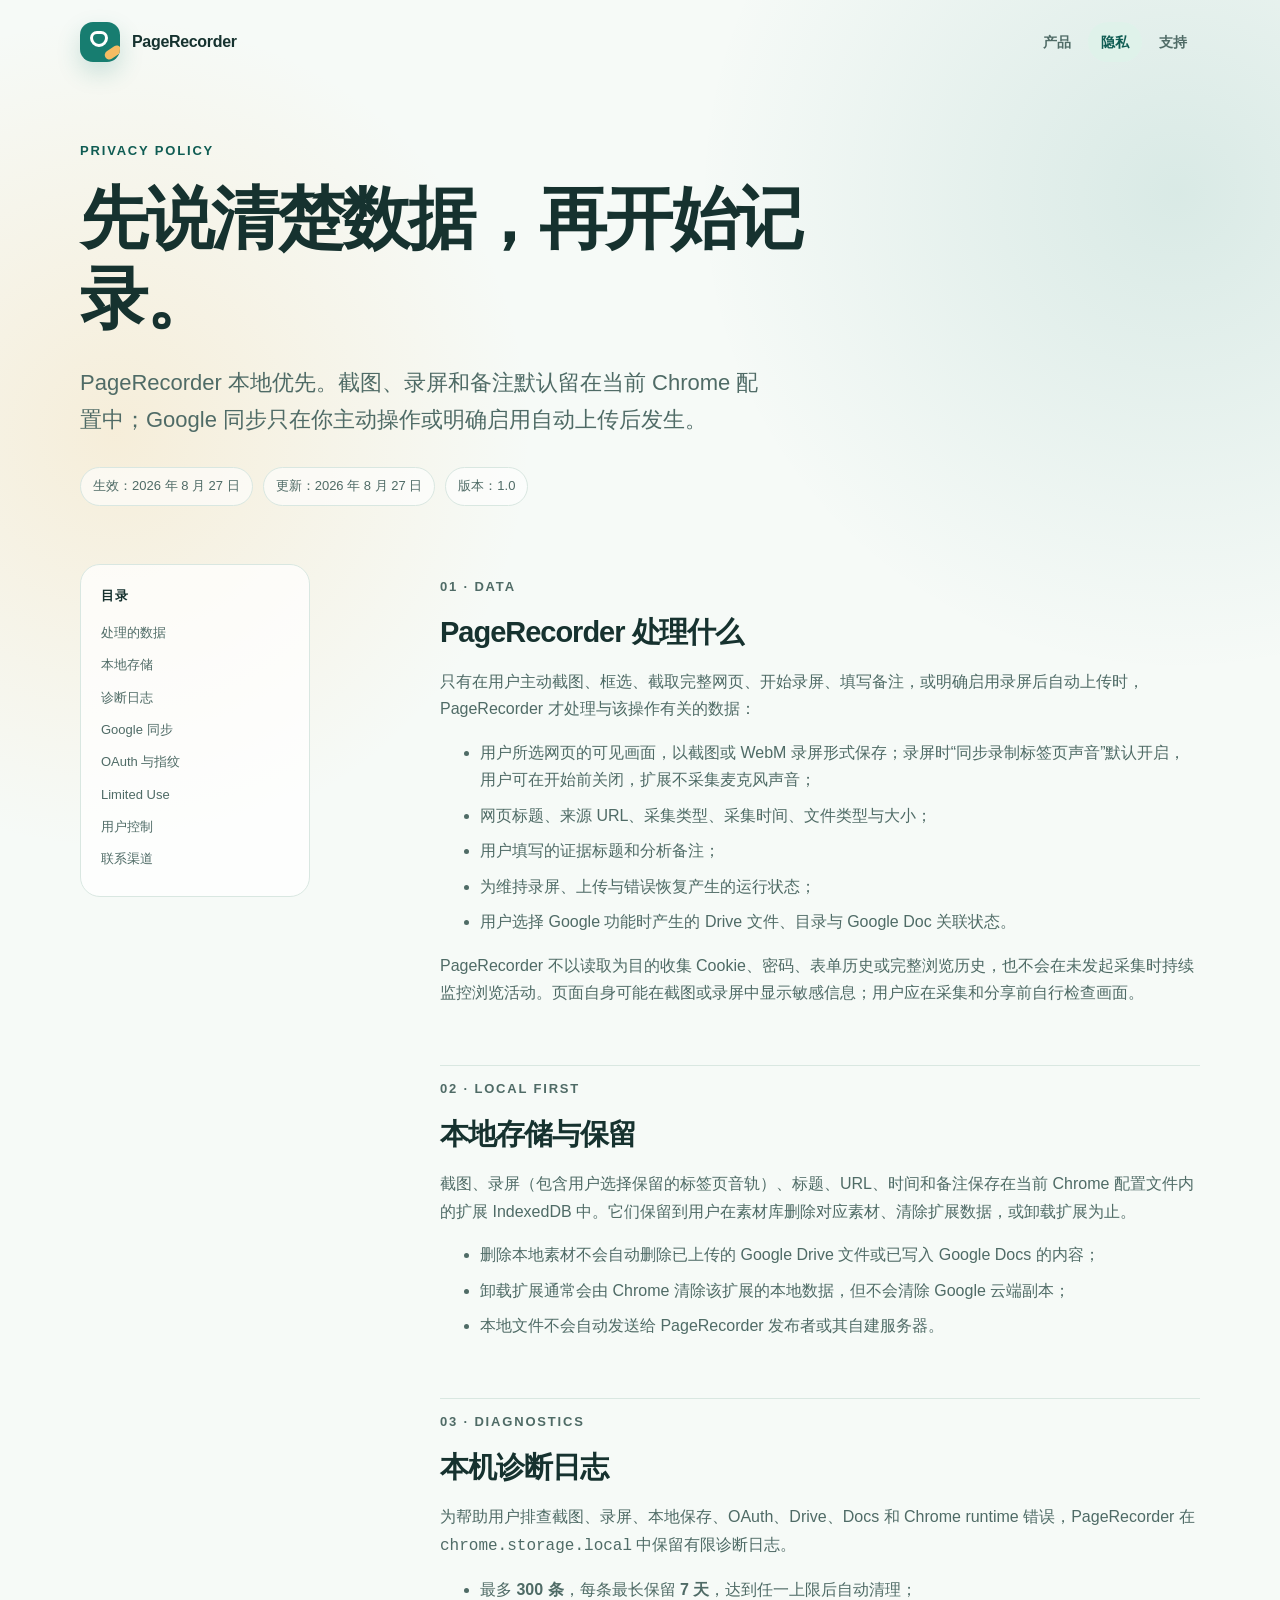
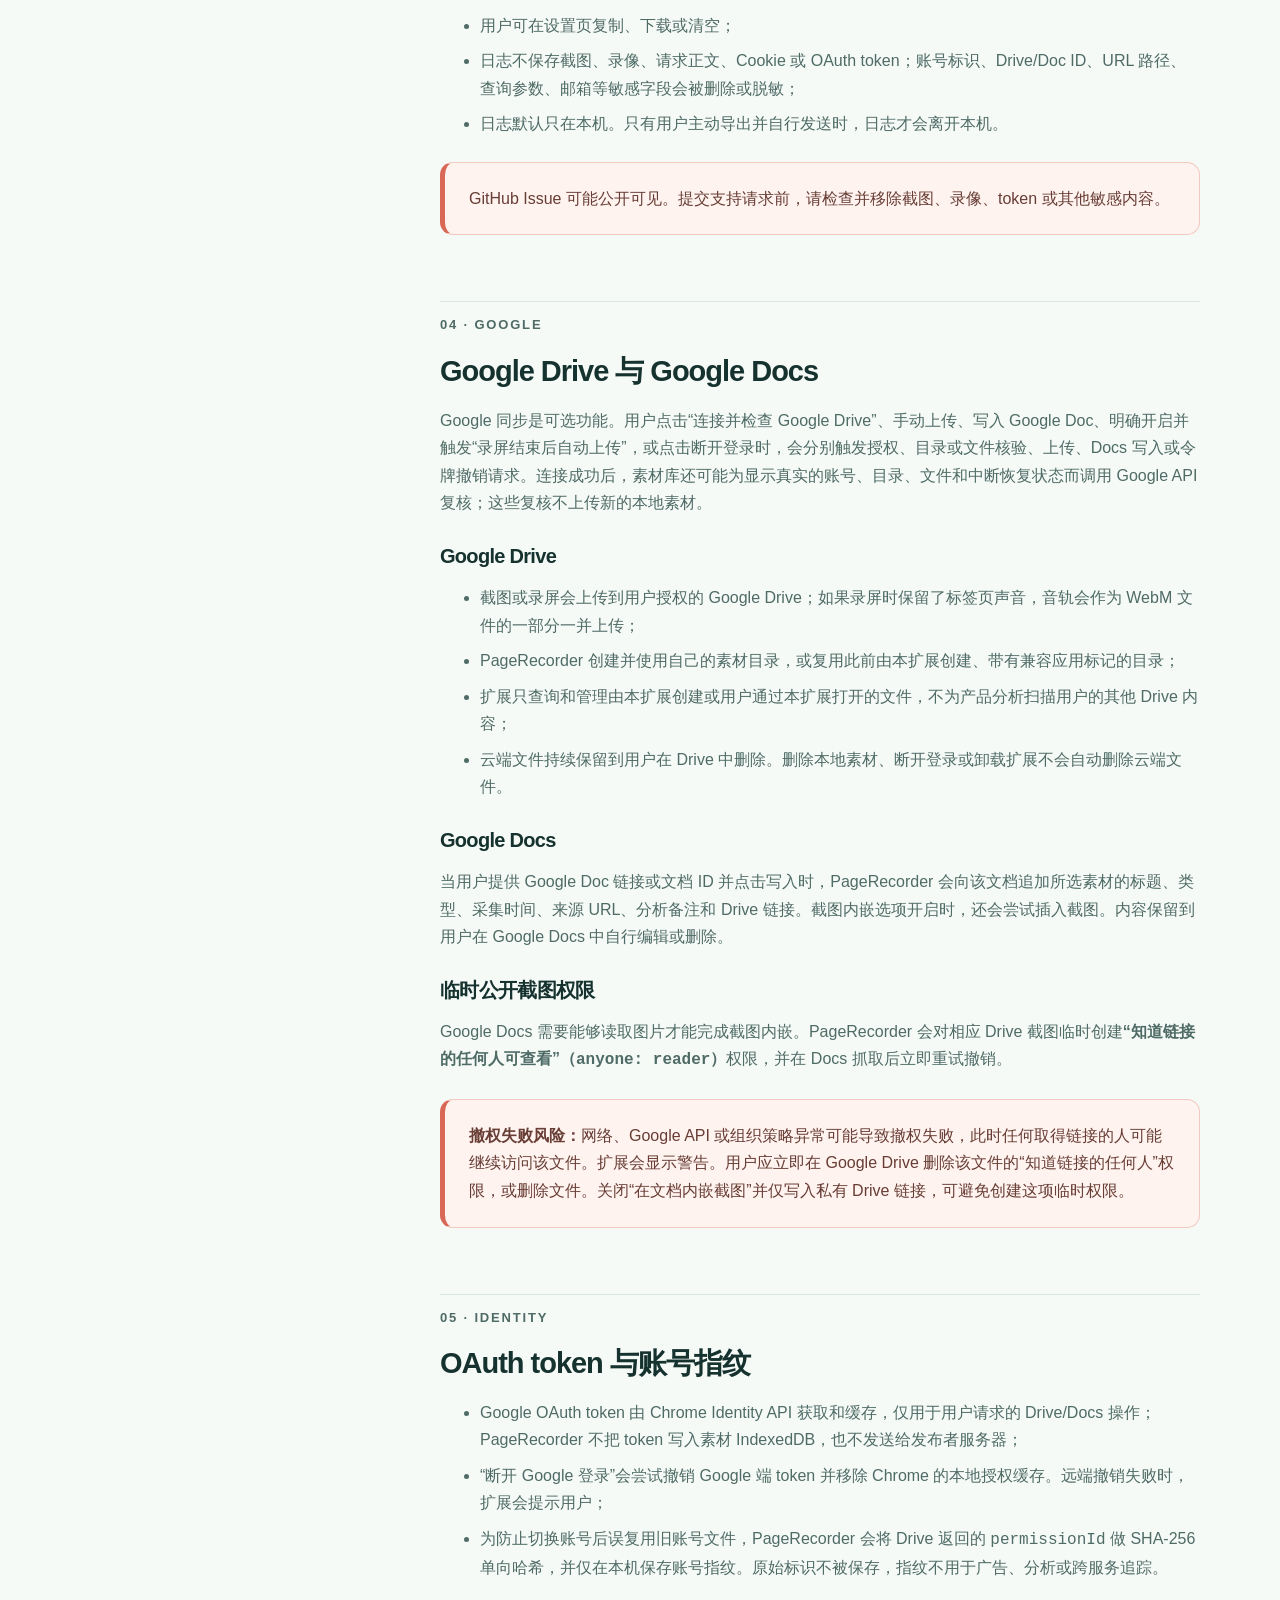
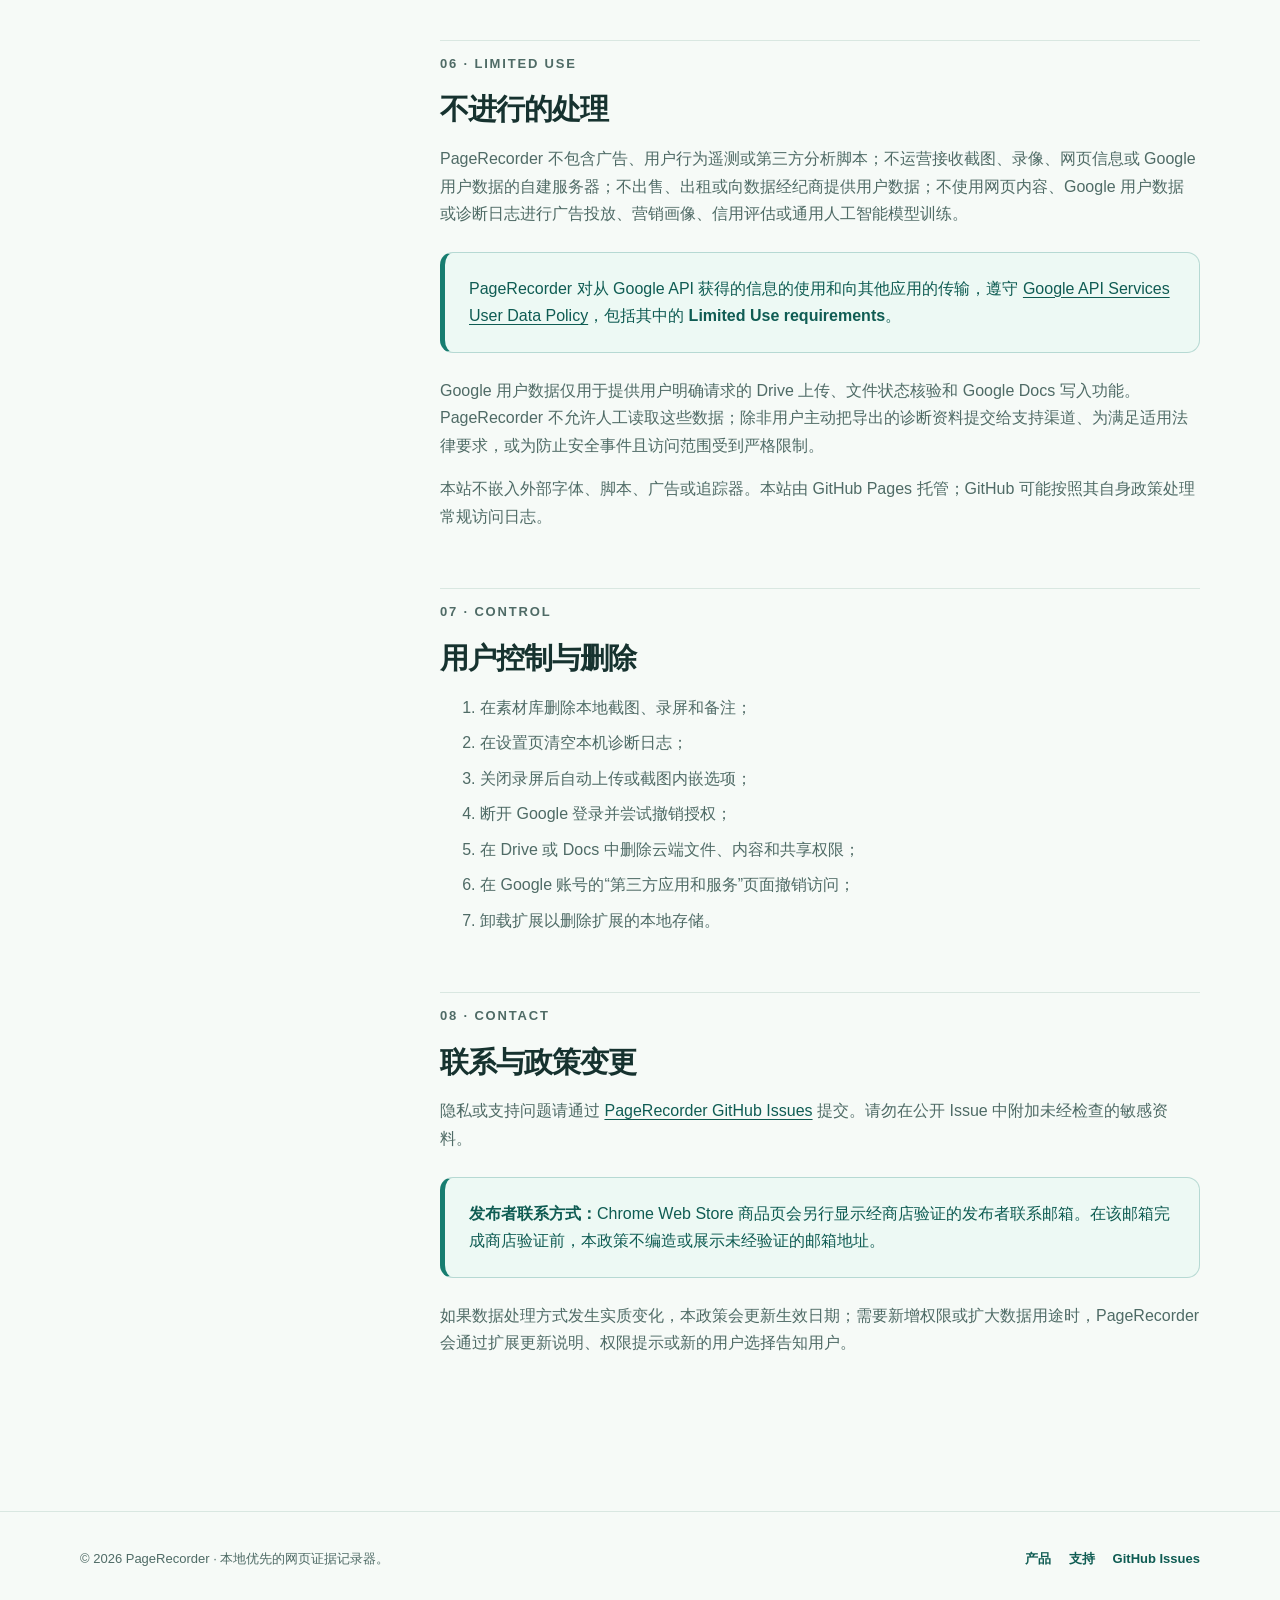
==== privacy.html @ f00f3db0 "Publish PageRecorder privacy and support site" ====
<!doctype html>
<html lang="zh-CN">
<head>
  <meta charset="utf-8">
  <meta name="viewport" content="width=device-width, initial-scale=1">
  <meta name="description" content="PageRecorder 隐私政策：本地存储、诊断日志、Google Drive 和 Google Docs 数据处理说明。">
  <meta name="color-scheme" content="light">
  <meta name="theme-color" content="#f6faf7">
  <title>隐私政策 · PageRecorder</title>
  <link rel="stylesheet" href="site.css">
</head>
<body>
  <a class="skip-link" href="#main">跳到主要内容</a>
  <header class="site-header">
    <div class="shell">
      <a class="brand" href="index.html" aria-label="PageRecorder 首页">
        <span class="brand-mark" aria-hidden="true"></span>
        <span>PageRecorder</span>
      </a>
      <nav class="site-nav" aria-label="主要导航">
        <a href="index.html">产品</a>
        <a href="privacy.html" aria-current="page">隐私</a>
        <a href="support.html">支持</a>
      </nav>
    </div>
  </header>

  <main id="main">
    <header class="page-hero">
      <div class="shell">
        <p class="eyebrow">Privacy Policy</p>
        <h1>先说清楚数据，再开始记录。</h1>
        <p class="lead">PageRecorder 本地优先。截图、录屏和备注默认留在当前 Chrome 配置中；Google 同步只在你主动操作或明确启用自动上传后发生。</p>
        <div class="page-meta">
          <span>生效：2026 年 8 月 27 日</span>
          <span>更新：2026 年 8 月 27 日</span>
          <span>版本：1.0</span>
        </div>
      </div>
    </header>

    <div class="shell content-layout">
      <nav class="toc" aria-label="隐私政策目录">
        <strong>目录</strong>
        <a href="#data">处理的数据</a>
        <a href="#local">本地存储</a>
        <a href="#diagnostics">诊断日志</a>
        <a href="#google">Google 同步</a>
        <a href="#oauth">OAuth 与指纹</a>
        <a href="#limited-use">Limited Use</a>
        <a href="#control">用户控制</a>
        <a href="#contact">联系渠道</a>
      </nav>

      <article class="policy">
        <section id="data">
          <p class="eyebrow">01 · Data</p>
          <h2>PageRecorder 处理什么</h2>
          <p>只有在用户主动截图、框选、截取完整网页、开始录屏、填写备注，或明确启用录屏后自动上传时，PageRecorder 才处理与该操作有关的数据：</p>
          <ul>
            <li>用户所选网页的可见画面，以截图或 WebM 录屏形式保存；录屏时“同步录制标签页声音”默认开启，用户可在开始前关闭，扩展不采集麦克风声音；</li>
            <li>网页标题、来源 URL、采集类型、采集时间、文件类型与大小；</li>
            <li>用户填写的证据标题和分析备注；</li>
            <li>为维持录屏、上传与错误恢复产生的运行状态；</li>
            <li>用户选择 Google 功能时产生的 Drive 文件、目录与 Google Doc 关联状态。</li>
          </ul>
          <p>PageRecorder 不以读取为目的收集 Cookie、密码、表单历史或完整浏览历史，也不会在未发起采集时持续监控浏览活动。页面自身可能在截图或录屏中显示敏感信息；用户应在采集和分享前自行检查画面。</p>
        </section>

        <section id="local">
          <p class="eyebrow">02 · Local first</p>
          <h2>本地存储与保留</h2>
          <p>截图、录屏（包含用户选择保留的标签页音轨）、标题、URL、时间和备注保存在当前 Chrome 配置文件内的扩展 IndexedDB 中。它们保留到用户在素材库删除对应素材、清除扩展数据，或卸载扩展为止。</p>
          <ul>
            <li>删除本地素材不会自动删除已上传的 Google Drive 文件或已写入 Google Docs 的内容；</li>
            <li>卸载扩展通常会由 Chrome 清除该扩展的本地数据，但不会清除 Google 云端副本；</li>
            <li>本地文件不会自动发送给 PageRecorder 发布者或其自建服务器。</li>
          </ul>
        </section>

        <section id="diagnostics">
          <p class="eyebrow">03 · Diagnostics</p>
          <h2>本机诊断日志</h2>
          <p>为帮助用户排查截图、录屏、本地保存、OAuth、Drive、Docs 和 Chrome runtime 错误，PageRecorder 在 <code>chrome.storage.local</code> 中保留有限诊断日志。</p>
          <ul>
            <li>最多 <strong>300 条</strong>，每条最长保留 <strong>7 天</strong>，达到任一上限后自动清理；</li>
            <li>用户可在设置页复制、下载或清空；</li>
            <li>日志不保存截图、录像、请求正文、Cookie 或 OAuth token；账号标识、Drive/Doc ID、URL 路径、查询参数、邮箱等敏感字段会被删除或脱敏；</li>
            <li>日志默认只在本机。只有用户主动导出并自行发送时，日志才会离开本机。</li>
          </ul>
          <div class="callout">GitHub Issue 可能公开可见。提交支持请求前，请检查并移除截图、录像、token 或其他敏感内容。</div>
        </section>

        <section id="google">
          <p class="eyebrow">04 · Google</p>
          <h2>Google Drive 与 Google Docs</h2>
          <p>Google 同步是可选功能。用户点击“连接并检查 Google Drive”、手动上传、写入 Google Doc、明确开启并触发“录屏结束后自动上传”，或点击断开登录时，会分别触发授权、目录或文件核验、上传、Docs 写入或令牌撤销请求。连接成功后，素材库还可能为显示真实的账号、目录、文件和中断恢复状态而调用 Google API 复核；这些复核不上传新的本地素材。</p>

          <h3>Google Drive</h3>
          <ul>
            <li>截图或录屏会上传到用户授权的 Google Drive；如果录屏时保留了标签页声音，音轨会作为 WebM 文件的一部分一并上传；</li>
            <li>PageRecorder 创建并使用自己的素材目录，或复用此前由本扩展创建、带有兼容应用标记的目录；</li>
            <li>扩展只查询和管理由本扩展创建或用户通过本扩展打开的文件，不为产品分析扫描用户的其他 Drive 内容；</li>
            <li>云端文件持续保留到用户在 Drive 中删除。删除本地素材、断开登录或卸载扩展不会自动删除云端文件。</li>
          </ul>

          <h3>Google Docs</h3>
          <p>当用户提供 Google Doc 链接或文档 ID 并点击写入时，PageRecorder 会向该文档追加所选素材的标题、类型、采集时间、来源 URL、分析备注和 Drive 链接。截图内嵌选项开启时，还会尝试插入截图。内容保留到用户在 Google Docs 中自行编辑或删除。</p>

          <h3>临时公开截图权限</h3>
          <p>Google Docs 需要能够读取图片才能完成截图内嵌。PageRecorder 会对相应 Drive 截图临时创建<strong>“知道链接的任何人可查看”（<code>anyone: reader</code>）</strong>权限，并在 Docs 抓取后立即重试撤销。</p>
          <div class="callout"><strong>撤权失败风险：</strong>网络、Google API 或组织策略异常可能导致撤权失败，此时任何取得链接的人可能继续访问该文件。扩展会显示警告。用户应立即在 Google Drive 删除该文件的“知道链接的任何人”权限，或删除文件。关闭“在文档内嵌截图”并仅写入私有 Drive 链接，可避免创建这项临时权限。</div>
        </section>

        <section id="oauth">
          <p class="eyebrow">05 · Identity</p>
          <h2>OAuth token 与账号指纹</h2>
          <ul>
            <li>Google OAuth token 由 Chrome Identity API 获取和缓存，仅用于用户请求的 Drive/Docs 操作；PageRecorder 不把 token 写入素材 IndexedDB，也不发送给发布者服务器；</li>
            <li>“断开 Google 登录”会尝试撤销 Google 端 token 并移除 Chrome 的本地授权缓存。远端撤销失败时，扩展会提示用户；</li>
            <li>为防止切换账号后误复用旧账号文件，PageRecorder 会将 Drive 返回的 <code>permissionId</code> 做 SHA-256 单向哈希，并仅在本机保存账号指纹。原始标识不被保存，指纹不用于广告、分析或跨服务追踪。</li>
          </ul>
        </section>

        <section id="limited-use">
          <p class="eyebrow">06 · Limited Use</p>
          <h2>不进行的处理</h2>
          <p>PageRecorder 不包含广告、用户行为遥测或第三方分析脚本；不运营接收截图、录像、网页信息或 Google 用户数据的自建服务器；不出售、出租或向数据经纪商提供用户数据；不使用网页内容、Google 用户数据或诊断日志进行广告投放、营销画像、信用评估或通用人工智能模型训练。</p>
          <div class="callout safe">PageRecorder 对从 Google API 获得的信息的使用和向其他应用的传输，遵守 <a href="https://developers.google.com/terms/api-services-user-data-policy">Google API Services User Data Policy</a>，包括其中的 <strong>Limited Use requirements</strong>。</div>
          <p>Google 用户数据仅用于提供用户明确请求的 Drive 上传、文件状态核验和 Google Docs 写入功能。PageRecorder 不允许人工读取这些数据；除非用户主动把导出的诊断资料提交给支持渠道、为满足适用法律要求，或为防止安全事件且访问范围受到严格限制。</p>
          <p>本站不嵌入外部字体、脚本、广告或追踪器。本站由 GitHub Pages 托管；GitHub 可能按照其自身政策处理常规访问日志。</p>
        </section>

        <section id="control">
          <p class="eyebrow">07 · Control</p>
          <h2>用户控制与删除</h2>
          <ol>
            <li>在素材库删除本地截图、录屏和备注；</li>
            <li>在设置页清空本机诊断日志；</li>
            <li>关闭录屏后自动上传或截图内嵌选项；</li>
            <li>断开 Google 登录并尝试撤销授权；</li>
            <li>在 Drive 或 Docs 中删除云端文件、内容和共享权限；</li>
            <li>在 Google 账号的“第三方应用和服务”页面撤销访问；</li>
            <li>卸载扩展以删除扩展的本地存储。</li>
          </ol>
        </section>

        <section id="contact">
          <p class="eyebrow">08 · Contact</p>
          <h2>联系与政策变更</h2>
          <p>隐私或支持问题请通过 <a href="https://github.com/jiagsaw/PageRecorder-site/issues">PageRecorder GitHub Issues</a> 提交。请勿在公开 Issue 中附加未经检查的敏感资料。</p>
          <div class="callout safe"><strong>发布者联系方式：</strong>Chrome Web Store 商品页会另行显示经商店验证的发布者联系邮箱。在该邮箱完成商店验证前，本政策不编造或展示未经验证的邮箱地址。</div>
          <p>如果数据处理方式发生实质变化，本政策会更新生效日期；需要新增权限或扩大数据用途时，PageRecorder 会通过扩展更新说明、权限提示或新的用户选择告知用户。</p>
        </section>
      </article>
    </div>
  </main>

  <footer class="site-footer">
    <div class="shell">
      <p>© 2026 PageRecorder · 本地优先的网页证据记录器。</p>
      <div class="footer-links">
        <a href="index.html">产品</a>
        <a href="support.html">支持</a>
        <a href="https://github.com/jiagsaw/PageRecorder-site/issues">GitHub Issues</a>
      </div>
    </div>
  </footer>
</body>
</html>
---- site.css ----
:root {
  color-scheme: light;
  --paper: #f6faf7;
  --paper-strong: #ffffff;
  --ink: #16322f;
  --ink-soft: #4f6b66;
  --line: #d9e7e1;
  --leaf: #177d70;
  --leaf-dark: #0f5c53;
  --mint: #dff3eb;
  --sun: #f5bc63;
  --coral: #d86855;
  --navy: #173047;
  --shadow: 0 24px 70px rgba(22, 50, 47, 0.11);
  --radius-lg: 30px;
  --radius-md: 20px;
  --radius-sm: 13px;
  font-family: "Avenir Next", Avenir, "PingFang SC", "Hiragino Sans GB", sans-serif;
}

* { box-sizing: border-box; }

html { scroll-behavior: smooth; }

body {
  min-width: 300px;
  margin: 0;
  color: var(--ink);
  background:
    radial-gradient(circle at 9% 9%, rgba(245, 188, 99, 0.2), transparent 26rem),
    radial-gradient(circle at 92% 4%, rgba(23, 125, 112, 0.13), transparent 30rem),
    var(--paper);
  font-size: 16px;
  line-height: 1.72;
  -webkit-font-smoothing: antialiased;
}

a { color: var(--leaf-dark); text-underline-offset: 0.2em; }
a:hover { color: var(--leaf); }
button, a { -webkit-tap-highlight-color: transparent; }
:focus-visible { outline: 3px solid rgba(216, 104, 85, 0.48); outline-offset: 4px; }

.skip-link {
  position: fixed;
  z-index: 20;
  top: 12px;
  left: 12px;
  padding: 10px 14px;
  border-radius: 10px;
  color: white;
  background: var(--navy);
  transform: translateY(-180%);
}

.skip-link:focus { transform: translateY(0); }
.shell { width: min(1120px, calc(100% - 40px)); margin-inline: auto; }
.site-header { padding: 22px 0; }

.site-header .shell {
  display: flex;
  align-items: center;
  justify-content: space-between;
  gap: 24px;
}

.brand {
  display: inline-flex;
  align-items: center;
  gap: 12px;
  color: var(--ink);
  font-weight: 720;
  letter-spacing: -0.02em;
  text-decoration: none;
}

.brand-mark {
  position: relative;
  width: 40px;
  height: 40px;
  overflow: hidden;
  border-radius: 13px;
  background: var(--leaf);
  box-shadow: 0 10px 25px rgba(23, 125, 112, 0.2);
}

.brand-mark::before,
.brand-mark::after { position: absolute; content: ""; }

.brand-mark::before {
  inset: 9px 12px 15px 10px;
  border: 3px solid #fff;
  border-radius: 7px 7px 9px 9px;
}

.brand-mark::after {
  width: 18px;
  height: 9px;
  right: -2px;
  bottom: 5px;
  border-radius: 8px;
  background: var(--sun);
  transform: rotate(-34deg);
}

.site-nav { display: flex; align-items: center; gap: 4px; }

.site-nav a {
  padding: 8px 13px;
  border-radius: 999px;
  color: var(--ink-soft);
  font-size: 14px;
  font-weight: 650;
  text-decoration: none;
}

.site-nav a:hover,
.site-nav a[aria-current="page"] { color: var(--leaf-dark); background: rgba(223, 243, 235, 0.82); }

.hero { padding: 72px 0 92px; }

.hero-grid {
  display: grid;
  grid-template-columns: minmax(0, 1.1fr) minmax(300px, 0.72fr);
  align-items: center;
  gap: clamp(48px, 8vw, 104px);
}

.eyebrow {
  margin: 0 0 18px;
  color: var(--leaf-dark);
  font-size: 13px;
  font-weight: 780;
  letter-spacing: 0.14em;
  text-transform: uppercase;
}

h1, h2, h3 {
  margin-top: 0;
  color: var(--ink);
  letter-spacing: -0.035em;
  line-height: 1.17;
}

h1 {
  max-width: 760px;
  margin-bottom: 24px;
  font-family: "Iowan Old Style", "Songti SC", "Noto Serif CJK SC", serif;
  font-size: clamp(44px, 7vw, 78px);
  font-weight: 680;
}

h2 { margin-bottom: 18px; font-size: clamp(28px, 4vw, 42px); }
h3 { margin-bottom: 10px; font-size: 20px; }

.lead {
  max-width: 680px;
  margin: 0;
  color: var(--ink-soft);
  font-size: clamp(18px, 2.3vw, 22px);
}

.hero-actions { display: flex; flex-wrap: wrap; gap: 12px; margin-top: 34px; }

.button {
  display: inline-flex;
  min-height: 48px;
  align-items: center;
  justify-content: center;
  padding: 11px 20px;
  border: 1px solid var(--line);
  border-radius: 999px;
  color: var(--ink);
  background: rgba(255, 255, 255, 0.72);
  font-weight: 720;
  text-decoration: none;
  transition: transform 160ms ease, box-shadow 160ms ease, background 160ms ease;
}

.button.primary {
  border-color: var(--leaf);
  color: white;
  background: var(--leaf);
  box-shadow: 0 14px 30px rgba(23, 125, 112, 0.19);
}

.button:hover {
  color: var(--ink);
  background: white;
  box-shadow: 0 12px 28px rgba(22, 50, 47, 0.09);
  transform: translateY(-2px);
}

.button.primary:hover { color: white; background: var(--leaf-dark); }

.capture-card {
  position: relative;
  padding: 24px;
  border: 1px solid rgba(255, 255, 255, 0.6);
  border-radius: var(--radius-lg);
  color: #f5fffb;
  background: var(--navy);
  box-shadow: var(--shadow);
  transform: rotate(1.2deg);
}

.capture-card::before {
  position: absolute;
  z-index: -1;
  inset: -14px 22px 18px -18px;
  border: 1px solid rgba(23, 125, 112, 0.2);
  border-radius: inherit;
  background: var(--mint);
  content: "";
  transform: rotate(-4.2deg);
}

.capture-toolbar {
  display: flex;
  align-items: center;
  justify-content: space-between;
  padding-bottom: 18px;
  border-bottom: 1px solid rgba(255, 255, 255, 0.12);
  font-size: 13px;
}

.record-dot {
  display: inline-block;
  width: 9px;
  height: 9px;
  margin-right: 7px;
  border-radius: 50%;
  background: var(--coral);
  box-shadow: 0 0 0 5px rgba(216, 104, 85, 0.13);
}

.evidence-frame {
  min-height: 178px;
  margin: 22px 0;
  padding: 22px;
  border-radius: 18px;
  color: var(--ink);
  background: linear-gradient(120deg, transparent 72%, rgba(245, 188, 99, 0.55) 72%), #f9fbf8;
}

.evidence-frame small { display: block; margin-bottom: 46px; color: var(--ink-soft); }

.evidence-frame strong {
  display: block;
  max-width: 230px;
  font-family: "Iowan Old Style", "Songti SC", serif;
  font-size: 25px;
  line-height: 1.25;
}

.progress-line { width: 100%; height: 7px; overflow: hidden; border-radius: 999px; background: rgba(255, 255, 255, 0.14); }
.progress-line span { display: block; width: 68%; height: 100%; border-radius: inherit; background: var(--sun); }
.capture-meta { display: flex; justify-content: space-between; margin-top: 10px; color: rgba(245, 255, 251, 0.72); font-size: 12px; }
.section { padding: 82px 0; }
.section.tint { border-block: 1px solid var(--line); background: rgba(255, 255, 255, 0.55); }

.section-heading {
  display: grid;
  grid-template-columns: 0.62fr 1fr;
  gap: 48px;
  margin-bottom: 40px;
}

.section-heading p { margin-top: 2px; color: var(--ink-soft); }
.card-grid { display: grid; grid-template-columns: repeat(3, minmax(0, 1fr)); gap: 18px; }

.feature-card, .fact-card {
  padding: 26px;
  border: 1px solid var(--line);
  border-radius: var(--radius-md);
  background: rgba(255, 255, 255, 0.76);
}

.feature-card .number {
  display: inline-grid;
  width: 36px;
  height: 36px;
  margin-bottom: 38px;
  place-items: center;
  border-radius: 50%;
  color: var(--leaf-dark);
  background: var(--mint);
  font-size: 13px;
  font-weight: 800;
}

.feature-card p, .fact-card p { margin-bottom: 0; color: var(--ink-soft); }

.privacy-strip {
  display: grid;
  grid-template-columns: 1.15fr repeat(3, 0.65fr);
  gap: 14px;
  padding: 26px;
  border-radius: var(--radius-lg);
  color: #edf9f4;
  background: var(--navy);
}

.privacy-strip h2 { margin: 0; color: white; font-size: 31px; }
.privacy-strip .metric { padding-left: 18px; border-left: 1px solid rgba(255, 255, 255, 0.16); }
.privacy-strip strong, .privacy-strip span { display: block; }
.privacy-strip strong { color: var(--sun); font-size: 22px; }
.privacy-strip span { color: rgba(237, 249, 244, 0.68); font-size: 13px; }
.page-hero { padding: 56px 0 58px; }
.page-hero h1 { max-width: 850px; font-size: clamp(42px, 6vw, 68px); }
.page-meta { display: flex; flex-wrap: wrap; gap: 10px; margin-top: 28px; }

.page-meta span {
  padding: 7px 12px;
  border: 1px solid var(--line);
  border-radius: 999px;
  color: var(--ink-soft);
  background: rgba(255, 255, 255, 0.62);
  font-size: 13px;
}

.content-layout {
  display: grid;
  grid-template-columns: 230px minmax(0, 760px);
  align-items: start;
  justify-content: space-between;
  gap: 70px;
  padding-bottom: 96px;
}

.toc {
  position: sticky;
  top: 24px;
  padding: 20px;
  border: 1px solid var(--line);
  border-radius: var(--radius-md);
  background: rgba(255, 255, 255, 0.72);
}

.toc strong { display: block; margin-bottom: 10px; font-size: 13px; letter-spacing: 0.08em; text-transform: uppercase; }
.toc a { display: block; padding: 5px 0; color: var(--ink-soft); font-size: 13px; text-decoration: none; }
.policy { min-width: 0; }
.policy section { padding: 12px 0 42px; border-bottom: 1px solid var(--line); scroll-margin-top: 24px; }
.policy section:last-child { border-bottom: 0; }
.policy h2 { font-size: 29px; }
.policy h3 { margin-top: 28px; }
.policy p, .policy li { color: var(--ink-soft); }
.policy li + li { margin-top: 8px; }

.callout {
  margin: 24px 0;
  padding: 22px 24px;
  border: 1px solid rgba(216, 104, 85, 0.3);
  border-left: 5px solid var(--coral);
  border-radius: var(--radius-sm);
  color: #683d35;
  background: #fff3ef;
}

.callout.safe { border-color: rgba(23, 125, 112, 0.25); border-left-color: var(--leaf); color: var(--leaf-dark); background: #edf9f4; }
.support-grid { display: grid; grid-template-columns: minmax(0, 0.92fr) minmax(0, 1.08fr); gap: 22px; padding-bottom: 96px; }

.support-panel {
  padding: clamp(25px, 4vw, 42px);
  border: 1px solid var(--line);
  border-radius: var(--radius-lg);
  background: rgba(255, 255, 255, 0.78);
}

.support-panel.primary { color: #edf9f4; background: var(--navy); }
.support-panel.primary h2, .support-panel.primary a:not(.button) { color: white; }
.support-panel.primary p { color: rgba(237, 249, 244, 0.72); }
.support-panel details { padding: 18px 0; border-bottom: 1px solid var(--line); }
.support-panel details:last-child { border-bottom: 0; }
.support-panel summary { color: var(--ink); font-weight: 720; cursor: pointer; }
.support-panel details p, .support-panel details ol { margin-bottom: 0; color: var(--ink-soft); }
.site-footer { padding: 36px 0 44px; border-top: 1px solid var(--line); }
.site-footer .shell { display: flex; align-items: center; justify-content: space-between; gap: 24px; }
.site-footer p { margin: 0; color: var(--ink-soft); font-size: 13px; }
.footer-links { display: flex; flex-wrap: wrap; gap: 18px; }
.footer-links a { font-size: 13px; font-weight: 680; text-decoration: none; }

@media (max-width: 820px) {
  .hero-grid, .section-heading, .content-layout, .support-grid { grid-template-columns: 1fr; }
  .hero { padding-top: 44px; }
  .capture-card { max-width: 520px; margin: 12px auto 0; }
  .card-grid { grid-template-columns: 1fr; }
  .privacy-strip { grid-template-columns: 1fr 1fr; }
  .privacy-strip h2 { grid-column: 1 / -1; margin-bottom: 12px; }
  .privacy-strip .metric:nth-child(2) { border-left: 0; padding-left: 0; }
  .toc { position: static; display: grid; grid-template-columns: repeat(2, 1fr); }
  .toc strong { grid-column: 1 / -1; }
}

@media (max-width: 560px) {
  .shell { width: min(100% - 28px, 1120px); }
  .site-header { padding: 16px 0; }
  .site-header .shell, .site-footer .shell { align-items: flex-start; flex-direction: column; }
  .site-nav { width: 100%; justify-content: space-between; }
  .site-nav a { padding-inline: 9px; }
  .hero, .section { padding-block: 58px; }
  h1 { font-size: 42px; }
  .lead { font-size: 18px; }
  .capture-card { padding: 18px; border-radius: 23px; transform: none; }
  .capture-card::before { display: none; }
  .privacy-strip { grid-template-columns: 1fr; }
  .privacy-strip h2 { grid-column: auto; }
  .privacy-strip .metric { padding-top: 14px; padding-left: 0; border-top: 1px solid rgba(255, 255, 255, 0.16); border-left: 0; }
  .toc { grid-template-columns: 1fr; }
  .toc strong { grid-column: auto; }
  .page-hero { padding-top: 40px; }
  .support-panel { border-radius: 22px; }
}

@media (prefers-reduced-motion: reduce) {
  html { scroll-behavior: auto; }
  *, *::before, *::after { transition-duration: 0.01ms !important; animation-duration: 0.01ms !important; animation-iteration-count: 1 !important; }
}
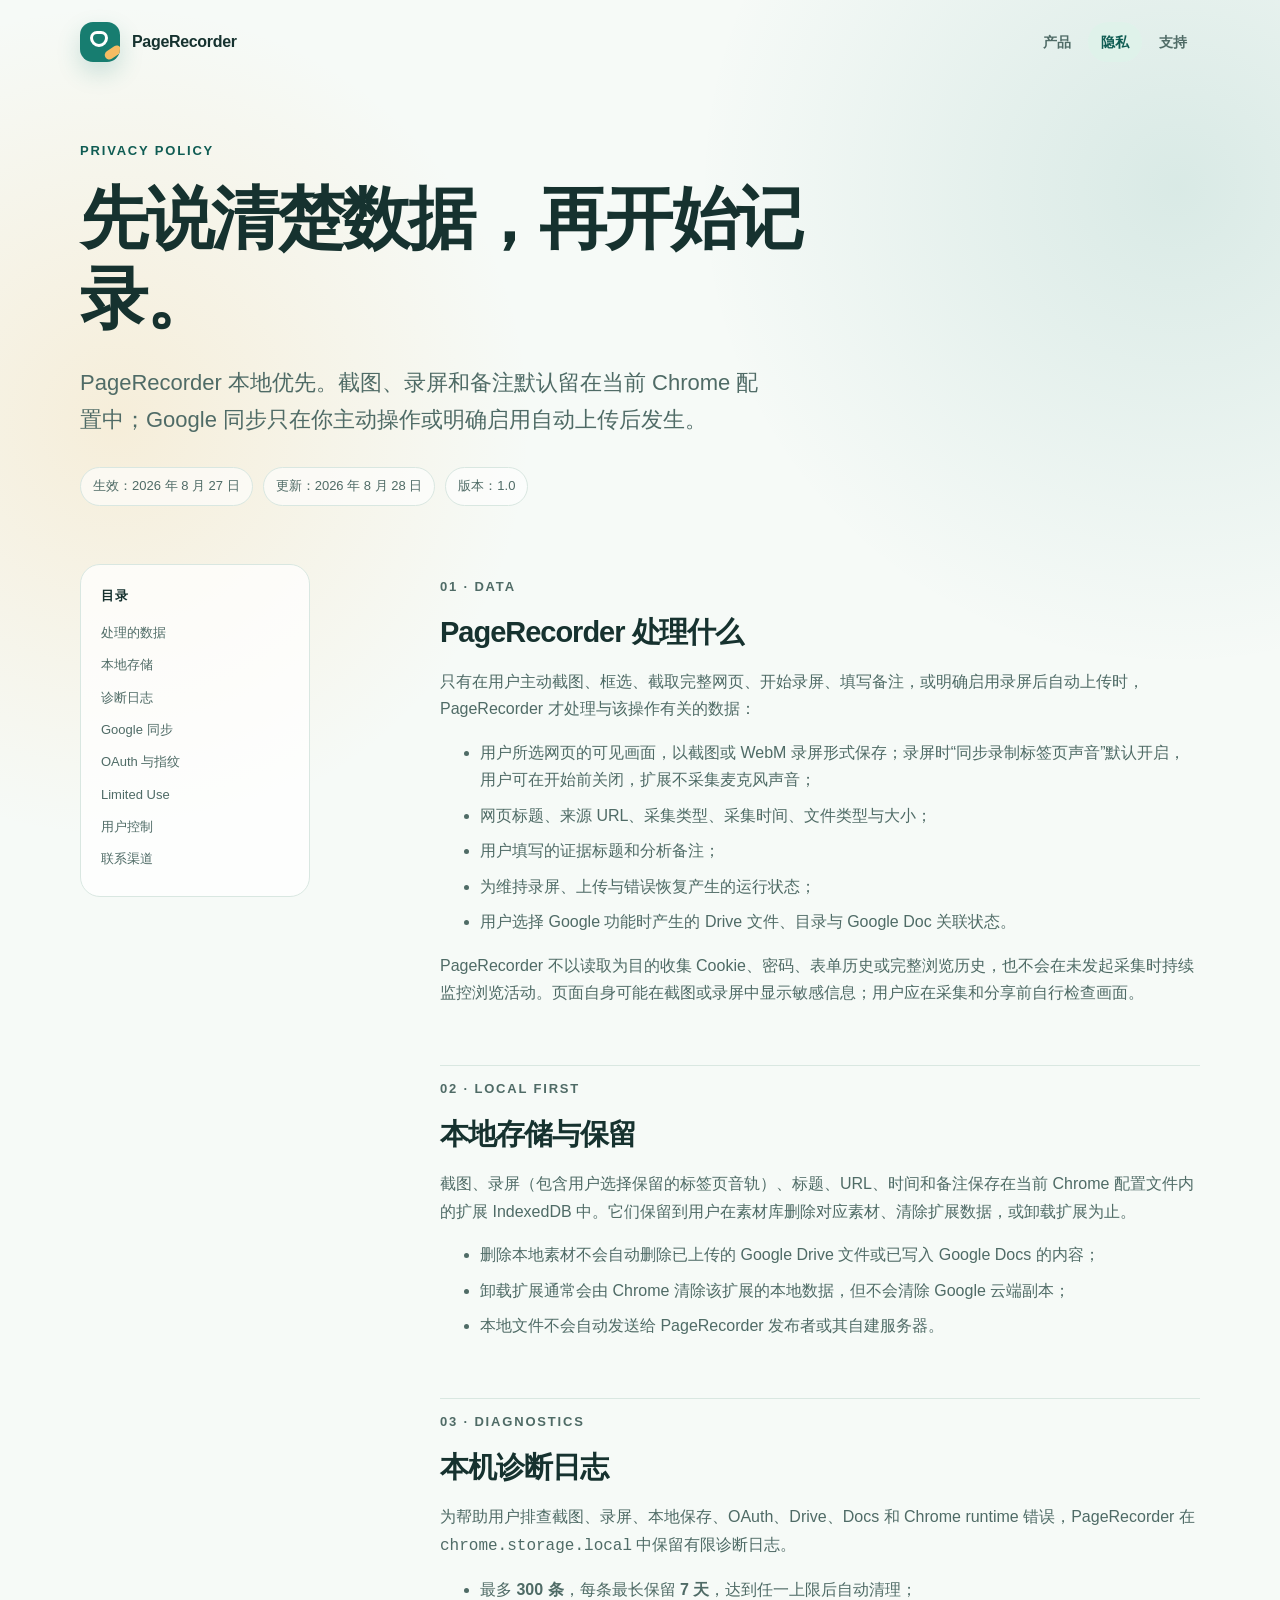
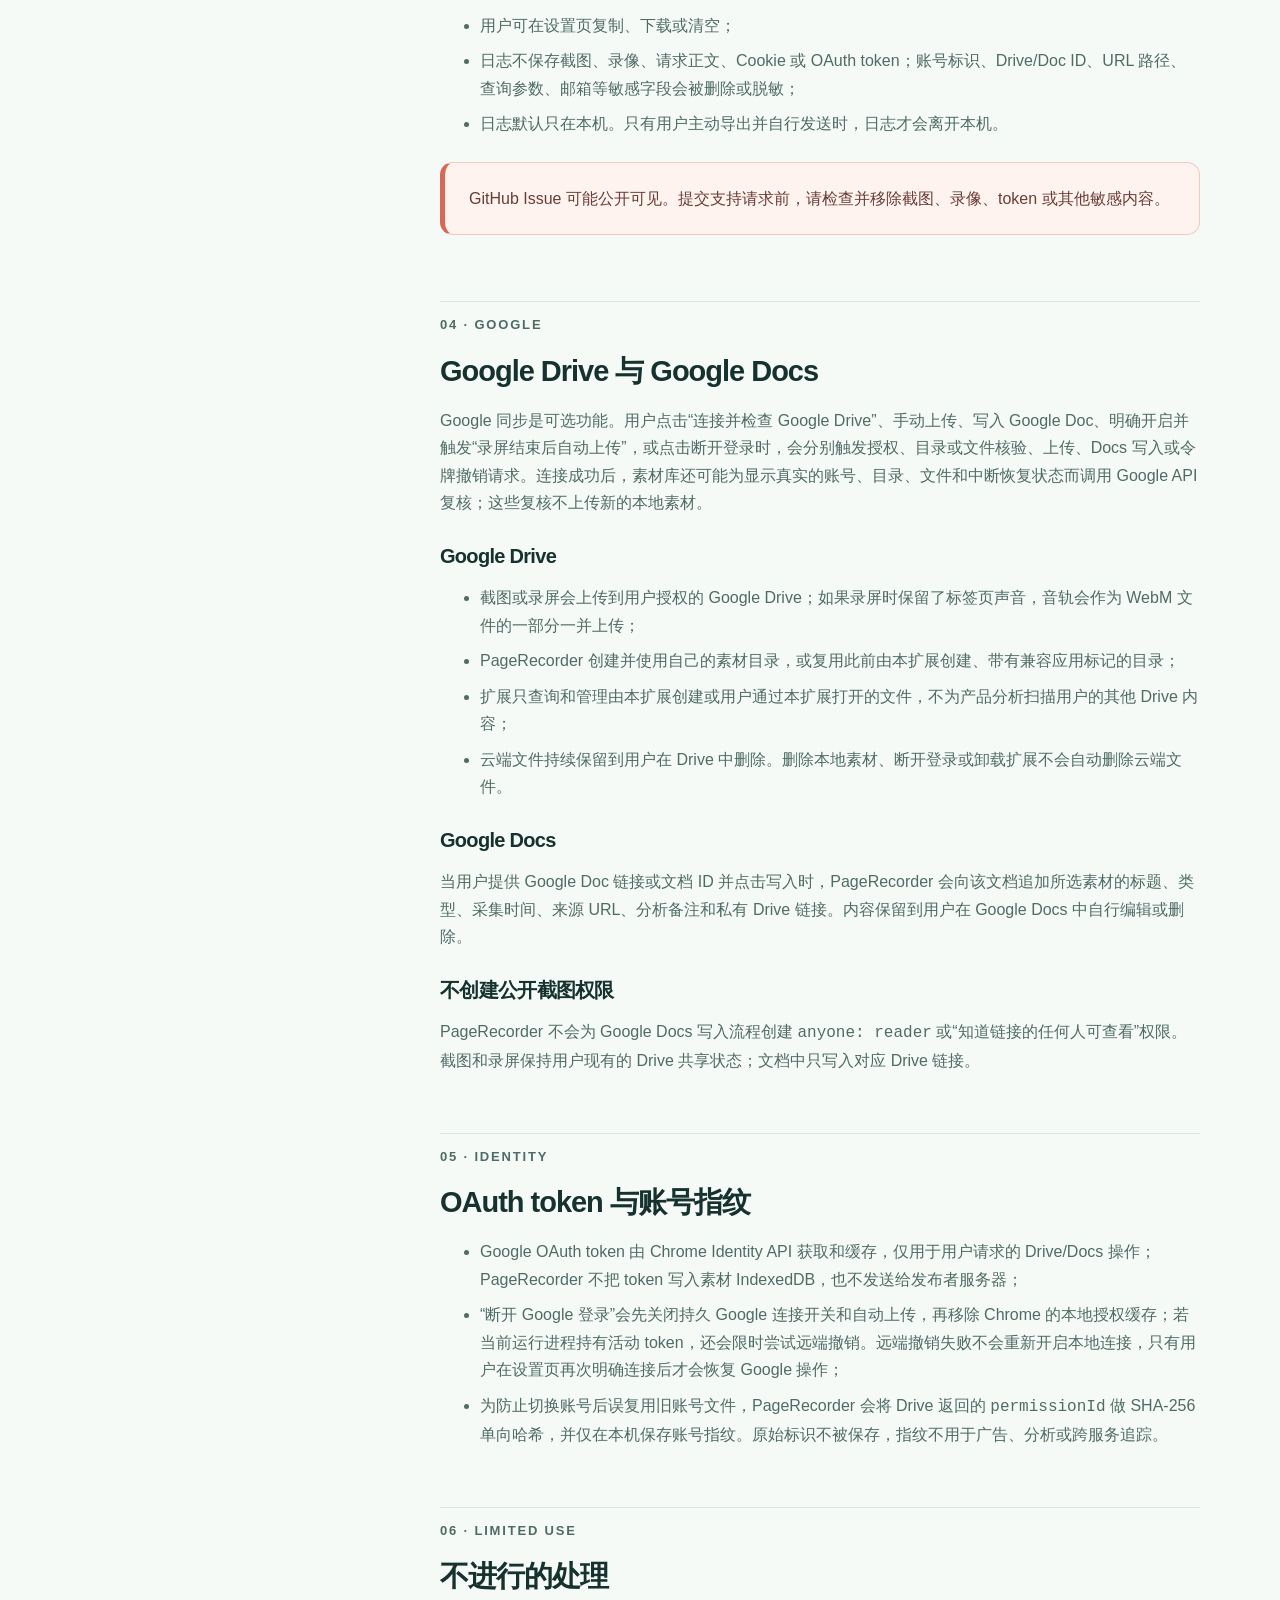
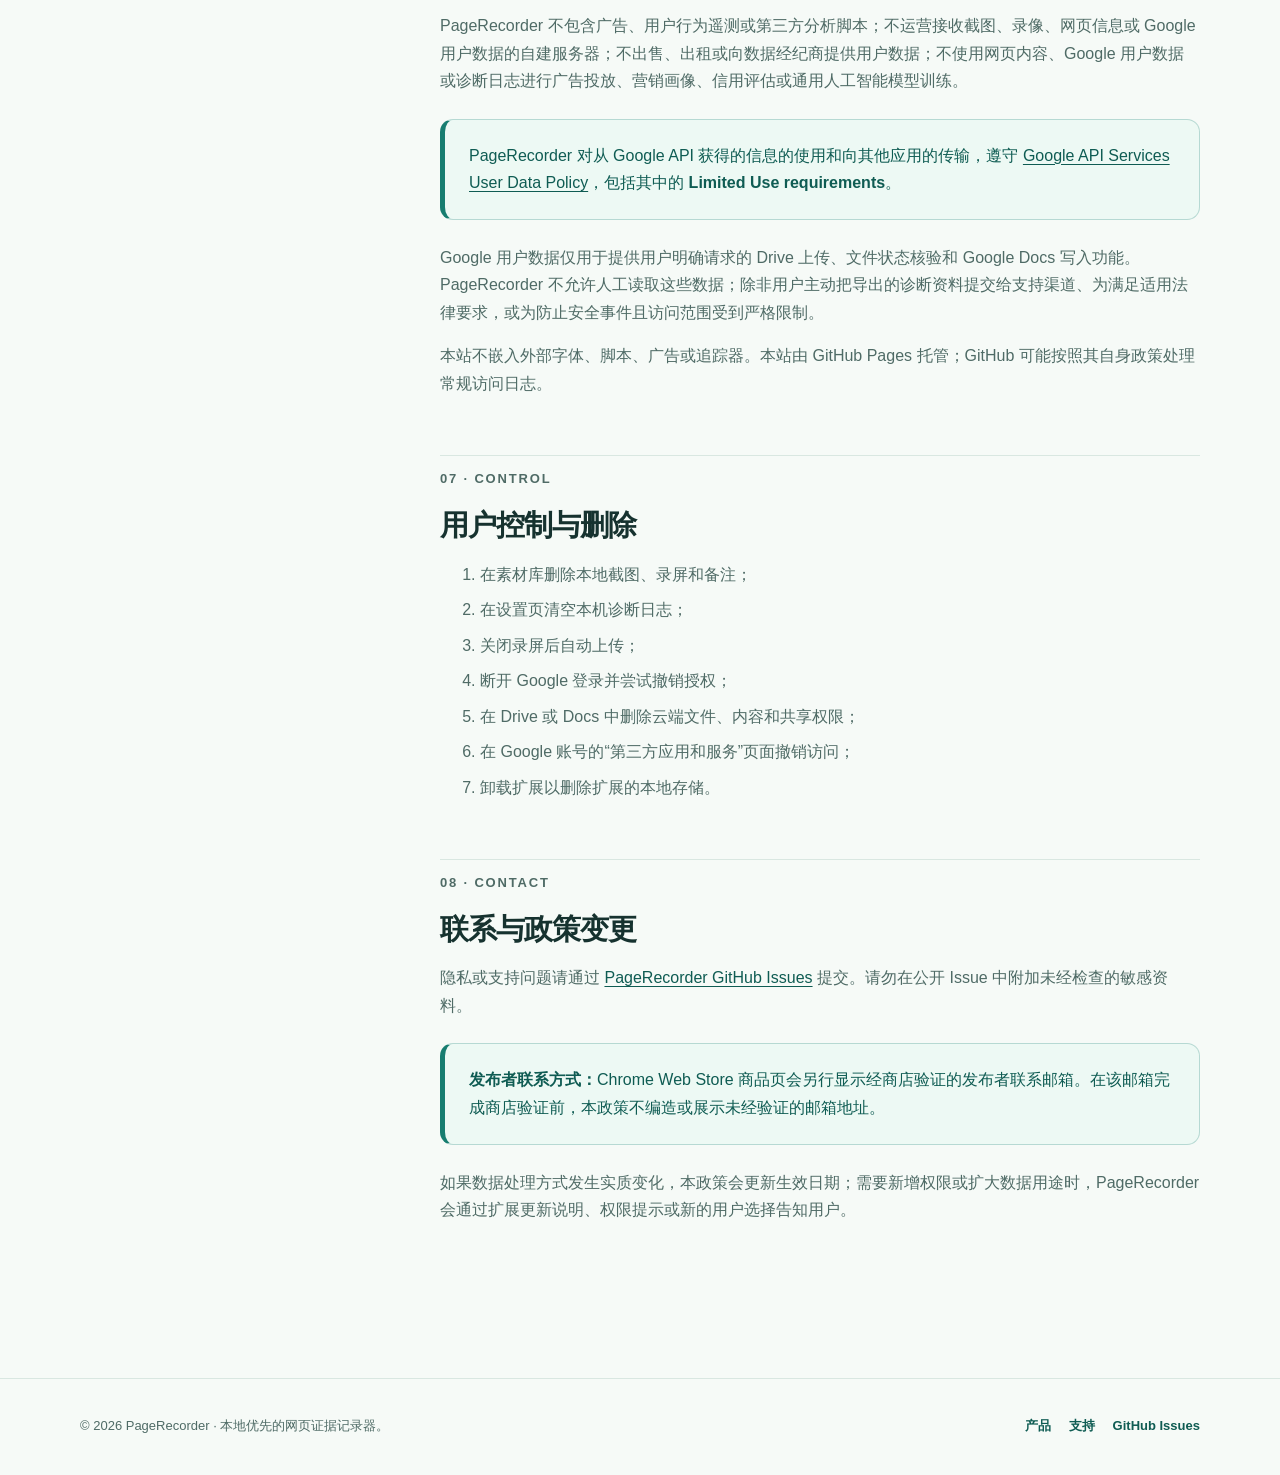
==== commit 18efa1fe: "Update PageRecorder privacy guidance" ====
--- a/privacy.html
+++ b/privacy.html
@@ -33,7 +33,7 @@
         <p class="lead">PageRecorder 本地优先。截图、录屏和备注默认留在当前 Chrome 配置中；Google 同步只在你主动操作或明确启用自动上传后发生。</p>
         <div class="page-meta">
           <span>生效：2026 年 8 月 27 日</span>
-          <span>更新：2026 年 8 月 27 日</span>
+          <span>更新：2026 年 8 月 28 日</span>
           <span>版本：1.0</span>
         </div>
       </div>
@@ -105,11 +105,10 @@
           </ul>
 
           <h3>Google Docs</h3>
-          <p>当用户提供 Google Doc 链接或文档 ID 并点击写入时，PageRecorder 会向该文档追加所选素材的标题、类型、采集时间、来源 URL、分析备注和 Drive 链接。截图内嵌选项开启时，还会尝试插入截图。内容保留到用户在 Google Docs 中自行编辑或删除。</p>
+          <p>当用户提供 Google Doc 链接或文档 ID 并点击写入时，PageRecorder 会向该文档追加所选素材的标题、类型、采集时间、来源 URL、分析备注和私有 Drive 链接。内容保留到用户在 Google Docs 中自行编辑或删除。</p>
 
-          <h3>临时公开截图权限</h3>
-          <p>Google Docs 需要能够读取图片才能完成截图内嵌。PageRecorder 会对相应 Drive 截图临时创建<strong>“知道链接的任何人可查看”（<code>anyone: reader</code>）</strong>权限，并在 Docs 抓取后立即重试撤销。</p>
-          <div class="callout"><strong>撤权失败风险：</strong>网络、Google API 或组织策略异常可能导致撤权失败，此时任何取得链接的人可能继续访问该文件。扩展会显示警告。用户应立即在 Google Drive 删除该文件的“知道链接的任何人”权限，或删除文件。关闭“在文档内嵌截图”并仅写入私有 Drive 链接，可避免创建这项临时权限。</div>
+          <h3>不创建公开截图权限</h3>
+          <p>PageRecorder 不会为 Google Docs 写入流程创建 <code>anyone: reader</code> 或“知道链接的任何人可查看”权限。截图和录屏保持用户现有的 Drive 共享状态；文档中只写入对应 Drive 链接。</p>
         </section>
 
         <section id="oauth">
@@ -117,7 +116,7 @@
           <h2>OAuth token 与账号指纹</h2>
           <ul>
             <li>Google OAuth token 由 Chrome Identity API 获取和缓存，仅用于用户请求的 Drive/Docs 操作；PageRecorder 不把 token 写入素材 IndexedDB，也不发送给发布者服务器；</li>
-            <li>“断开 Google 登录”会尝试撤销 Google 端 token 并移除 Chrome 的本地授权缓存。远端撤销失败时，扩展会提示用户；</li>
+            <li>“断开 Google 登录”会先关闭持久 Google 连接开关和自动上传，再移除 Chrome 的本地授权缓存；若当前运行进程持有活动 token，还会限时尝试远端撤销。远端撤销失败不会重新开启本地连接，只有用户在设置页再次明确连接后才会恢复 Google 操作；</li>
             <li>为防止切换账号后误复用旧账号文件，PageRecorder 会将 Drive 返回的 <code>permissionId</code> 做 SHA-256 单向哈希，并仅在本机保存账号指纹。原始标识不被保存，指纹不用于广告、分析或跨服务追踪。</li>
           </ul>
         </section>
@@ -137,7 +136,7 @@
           <ol>
             <li>在素材库删除本地截图、录屏和备注；</li>
             <li>在设置页清空本机诊断日志；</li>
-            <li>关闭录屏后自动上传或截图内嵌选项；</li>
+            <li>关闭录屏后自动上传；</li>
             <li>断开 Google 登录并尝试撤销授权；</li>
             <li>在 Drive 或 Docs 中删除云端文件、内容和共享权限；</li>
             <li>在 Google 账号的“第三方应用和服务”页面撤销访问；</li>
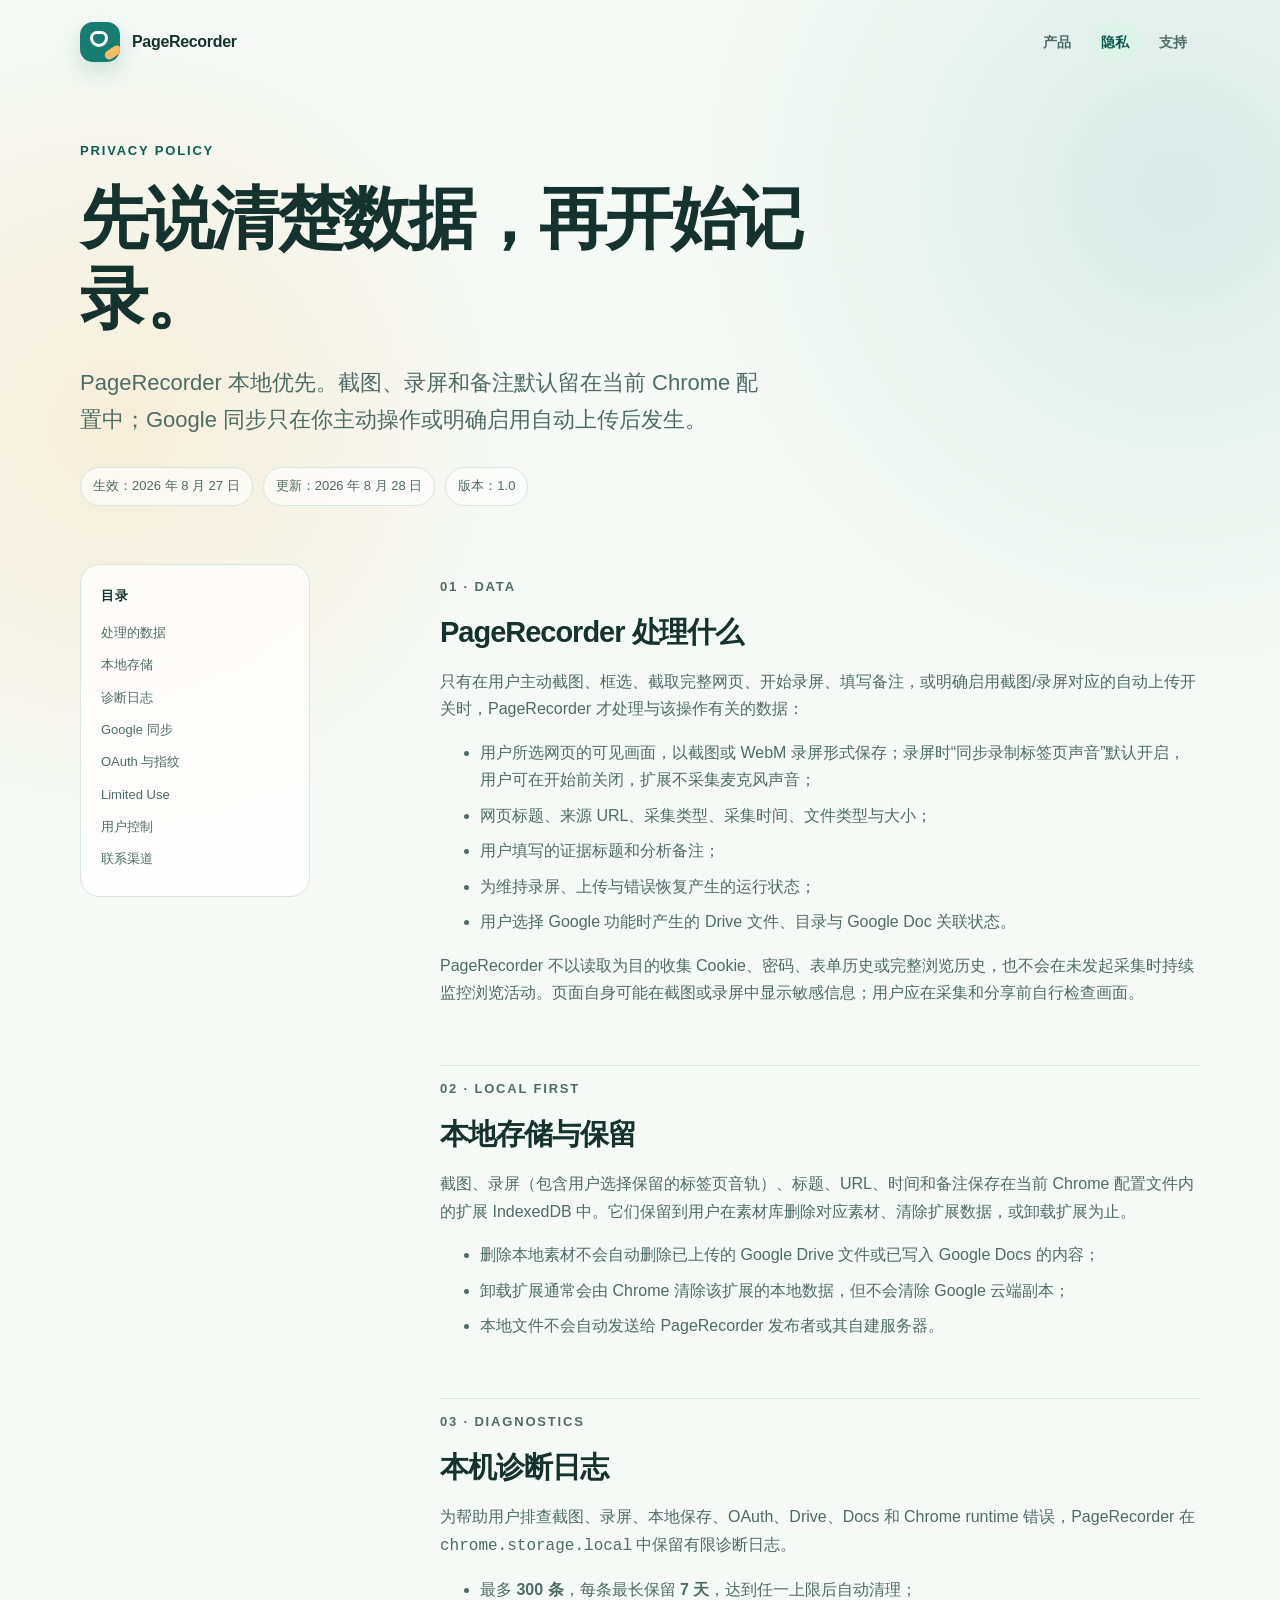
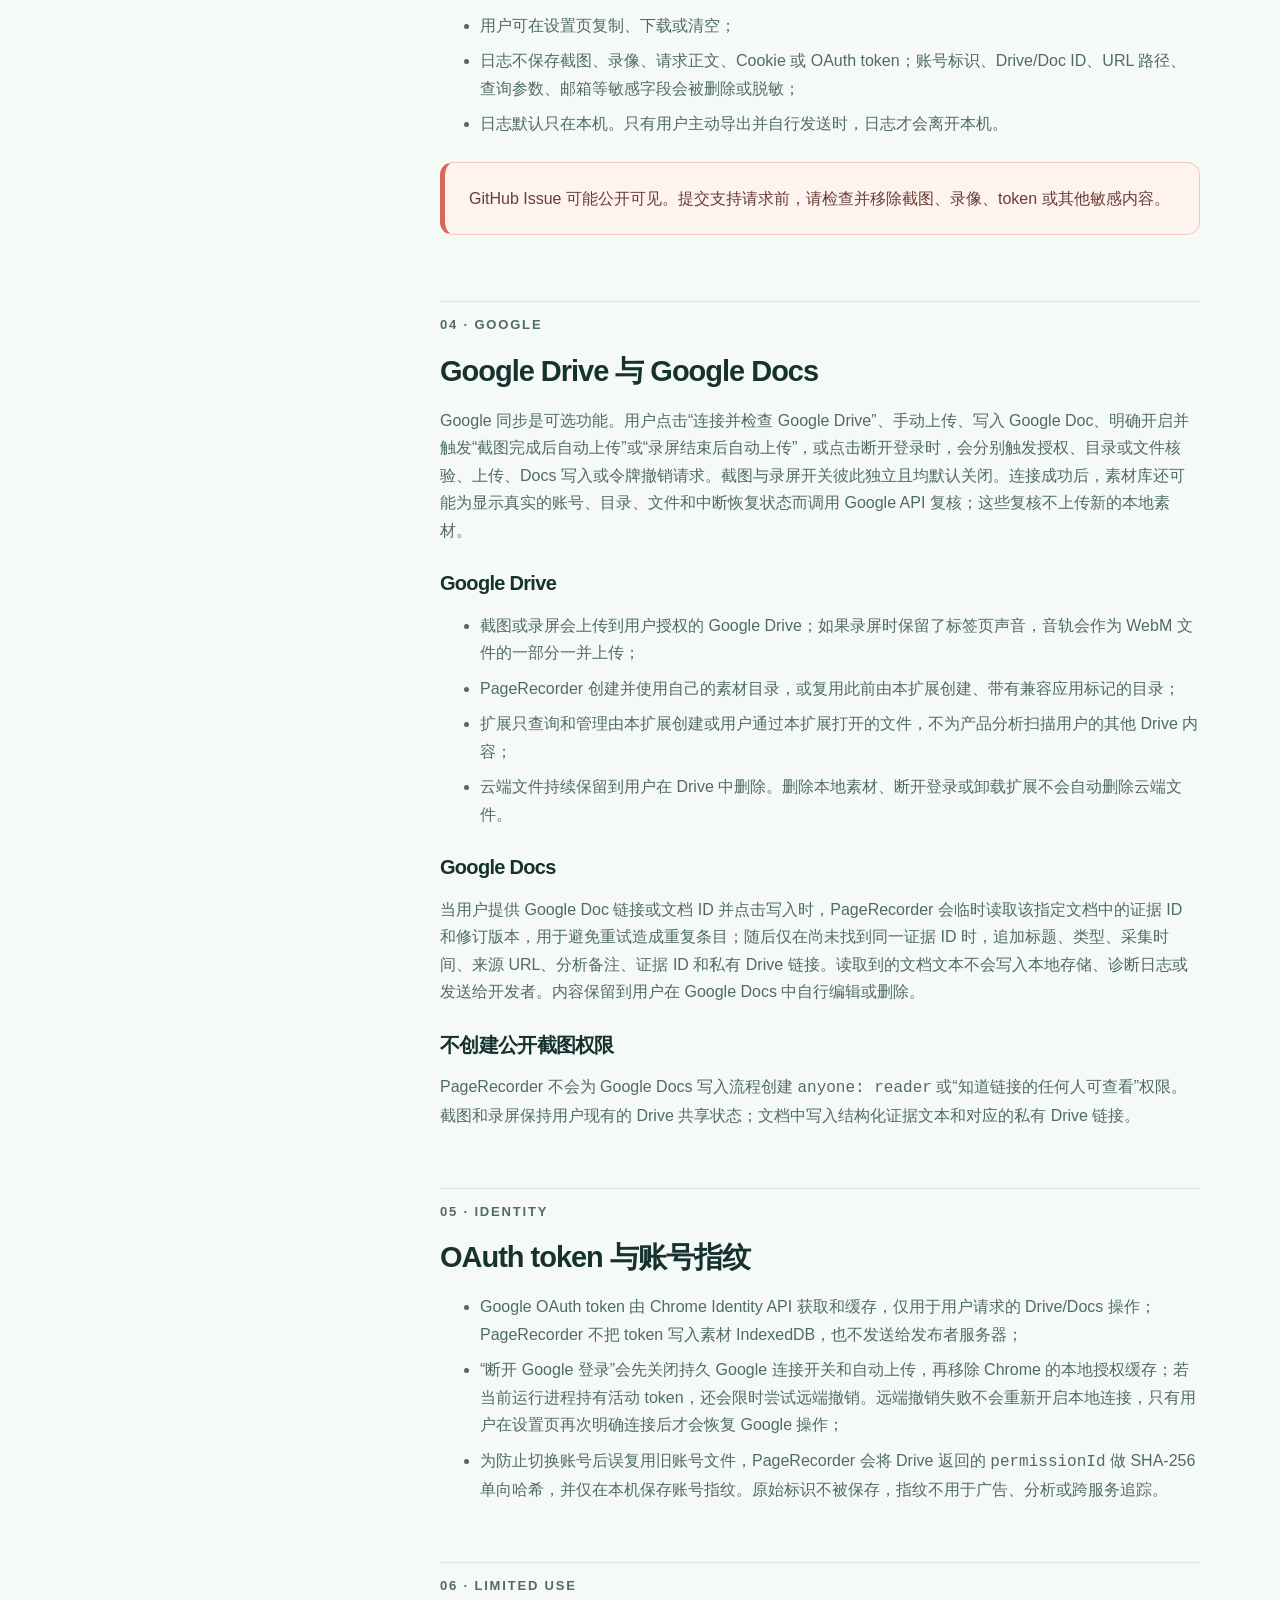
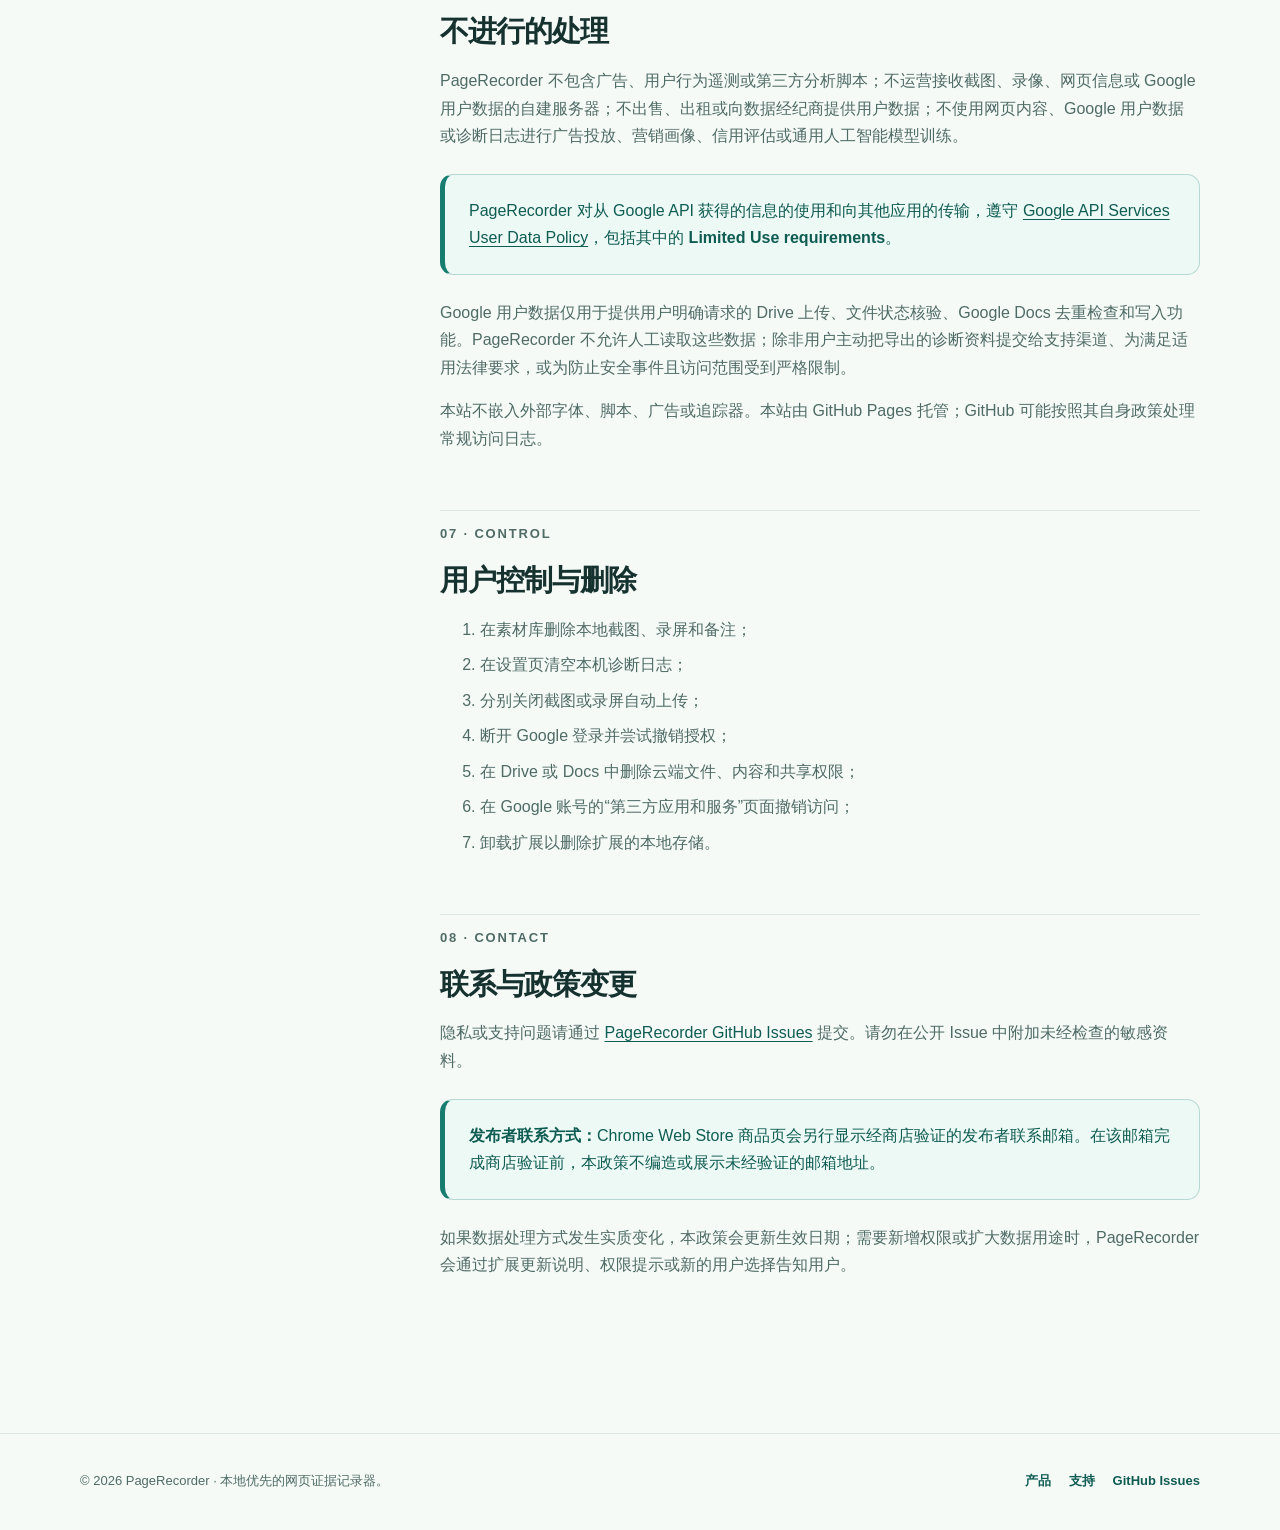
==== commit ffc203f1: "Update screenshot upload privacy disclosure" ====
--- a/privacy.html
+++ b/privacy.html
@@ -56,7 +56,7 @@
         <section id="data">
           <p class="eyebrow">01 · Data</p>
           <h2>PageRecorder 处理什么</h2>
-          <p>只有在用户主动截图、框选、截取完整网页、开始录屏、填写备注，或明确启用录屏后自动上传时，PageRecorder 才处理与该操作有关的数据：</p>
+          <p>只有在用户主动截图、框选、截取完整网页、开始录屏、填写备注，或明确启用截图/录屏对应的自动上传开关时，PageRecorder 才处理与该操作有关的数据：</p>
           <ul>
             <li>用户所选网页的可见画面，以截图或 WebM 录屏形式保存；录屏时“同步录制标签页声音”默认开启，用户可在开始前关闭，扩展不采集麦克风声音；</li>
             <li>网页标题、来源 URL、采集类型、采集时间、文件类型与大小；</li>
@@ -94,7 +94,7 @@
         <section id="google">
           <p class="eyebrow">04 · Google</p>
           <h2>Google Drive 与 Google Docs</h2>
-          <p>Google 同步是可选功能。用户点击“连接并检查 Google Drive”、手动上传、写入 Google Doc、明确开启并触发“录屏结束后自动上传”，或点击断开登录时，会分别触发授权、目录或文件核验、上传、Docs 写入或令牌撤销请求。连接成功后，素材库还可能为显示真实的账号、目录、文件和中断恢复状态而调用 Google API 复核；这些复核不上传新的本地素材。</p>
+          <p>Google 同步是可选功能。用户点击“连接并检查 Google Drive”、手动上传、写入 Google Doc、明确开启并触发“截图完成后自动上传”或“录屏结束后自动上传”，或点击断开登录时，会分别触发授权、目录或文件核验、上传、Docs 写入或令牌撤销请求。截图与录屏开关彼此独立且均默认关闭。连接成功后，素材库还可能为显示真实的账号、目录、文件和中断恢复状态而调用 Google API 复核；这些复核不上传新的本地素材。</p>
 
           <h3>Google Drive</h3>
           <ul>
@@ -105,10 +105,10 @@
           </ul>
 
           <h3>Google Docs</h3>
-          <p>当用户提供 Google Doc 链接或文档 ID 并点击写入时，PageRecorder 会向该文档追加所选素材的标题、类型、采集时间、来源 URL、分析备注和私有 Drive 链接。内容保留到用户在 Google Docs 中自行编辑或删除。</p>
+          <p>当用户提供 Google Doc 链接或文档 ID 并点击写入时，PageRecorder 会临时读取该指定文档中的证据 ID 和修订版本，用于避免重试造成重复条目；随后仅在尚未找到同一证据 ID 时，追加标题、类型、采集时间、来源 URL、分析备注、证据 ID 和私有 Drive 链接。读取到的文档文本不会写入本地存储、诊断日志或发送给开发者。内容保留到用户在 Google Docs 中自行编辑或删除。</p>
 
           <h3>不创建公开截图权限</h3>
-          <p>PageRecorder 不会为 Google Docs 写入流程创建 <code>anyone: reader</code> 或“知道链接的任何人可查看”权限。截图和录屏保持用户现有的 Drive 共享状态；文档中只写入对应 Drive 链接。</p>
+          <p>PageRecorder 不会为 Google Docs 写入流程创建 <code>anyone: reader</code> 或“知道链接的任何人可查看”权限。截图和录屏保持用户现有的 Drive 共享状态；文档中写入结构化证据文本和对应的私有 Drive 链接。</p>
         </section>
 
         <section id="oauth">
@@ -126,7 +126,7 @@
           <h2>不进行的处理</h2>
           <p>PageRecorder 不包含广告、用户行为遥测或第三方分析脚本；不运营接收截图、录像、网页信息或 Google 用户数据的自建服务器；不出售、出租或向数据经纪商提供用户数据；不使用网页内容、Google 用户数据或诊断日志进行广告投放、营销画像、信用评估或通用人工智能模型训练。</p>
           <div class="callout safe">PageRecorder 对从 Google API 获得的信息的使用和向其他应用的传输，遵守 <a href="https://developers.google.com/terms/api-services-user-data-policy">Google API Services User Data Policy</a>，包括其中的 <strong>Limited Use requirements</strong>。</div>
-          <p>Google 用户数据仅用于提供用户明确请求的 Drive 上传、文件状态核验和 Google Docs 写入功能。PageRecorder 不允许人工读取这些数据；除非用户主动把导出的诊断资料提交给支持渠道、为满足适用法律要求，或为防止安全事件且访问范围受到严格限制。</p>
+          <p>Google 用户数据仅用于提供用户明确请求的 Drive 上传、文件状态核验、Google Docs 去重检查和写入功能。PageRecorder 不允许人工读取这些数据；除非用户主动把导出的诊断资料提交给支持渠道、为满足适用法律要求，或为防止安全事件且访问范围受到严格限制。</p>
           <p>本站不嵌入外部字体、脚本、广告或追踪器。本站由 GitHub Pages 托管；GitHub 可能按照其自身政策处理常规访问日志。</p>
         </section>
 
@@ -136,7 +136,7 @@
           <ol>
             <li>在素材库删除本地截图、录屏和备注；</li>
             <li>在设置页清空本机诊断日志；</li>
-            <li>关闭录屏后自动上传；</li>
+            <li>分别关闭截图或录屏自动上传；</li>
             <li>断开 Google 登录并尝试撤销授权；</li>
             <li>在 Drive 或 Docs 中删除云端文件、内容和共享权限；</li>
             <li>在 Google 账号的“第三方应用和服务”页面撤销访问；</li>
